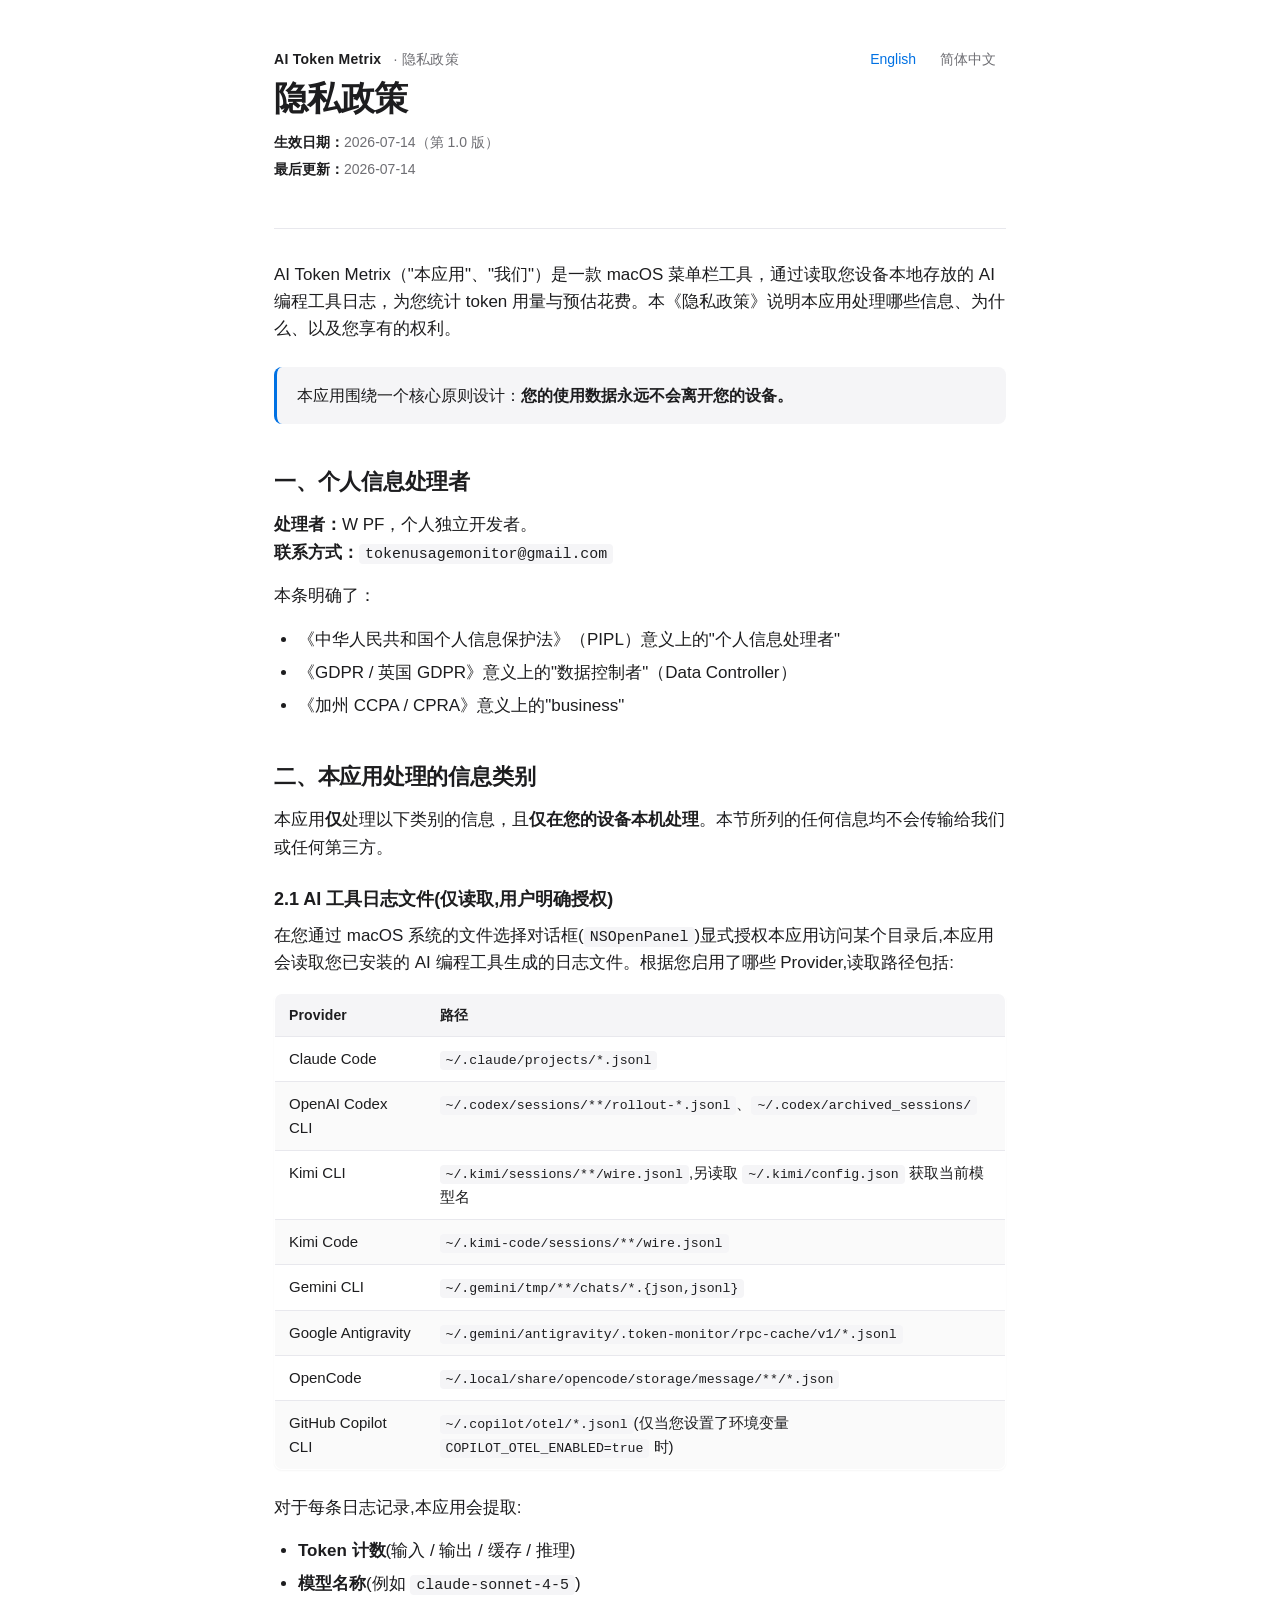
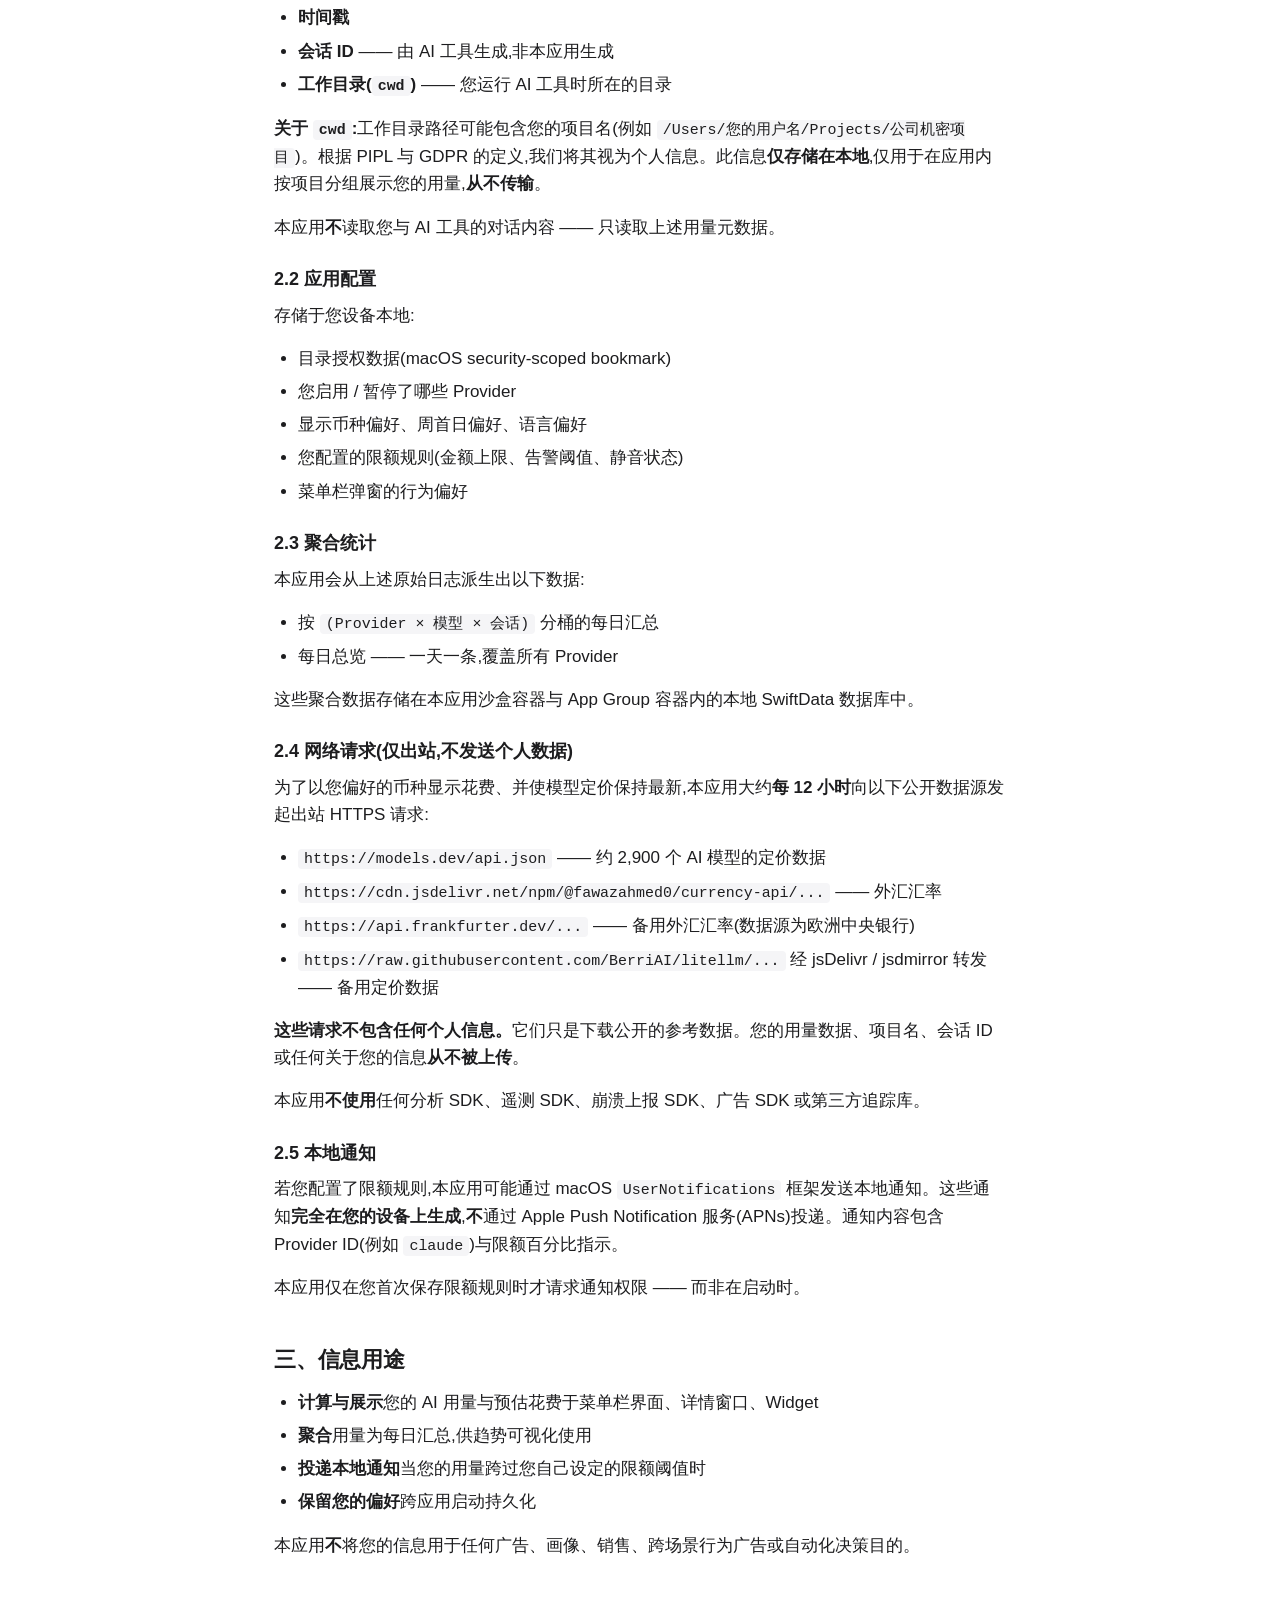
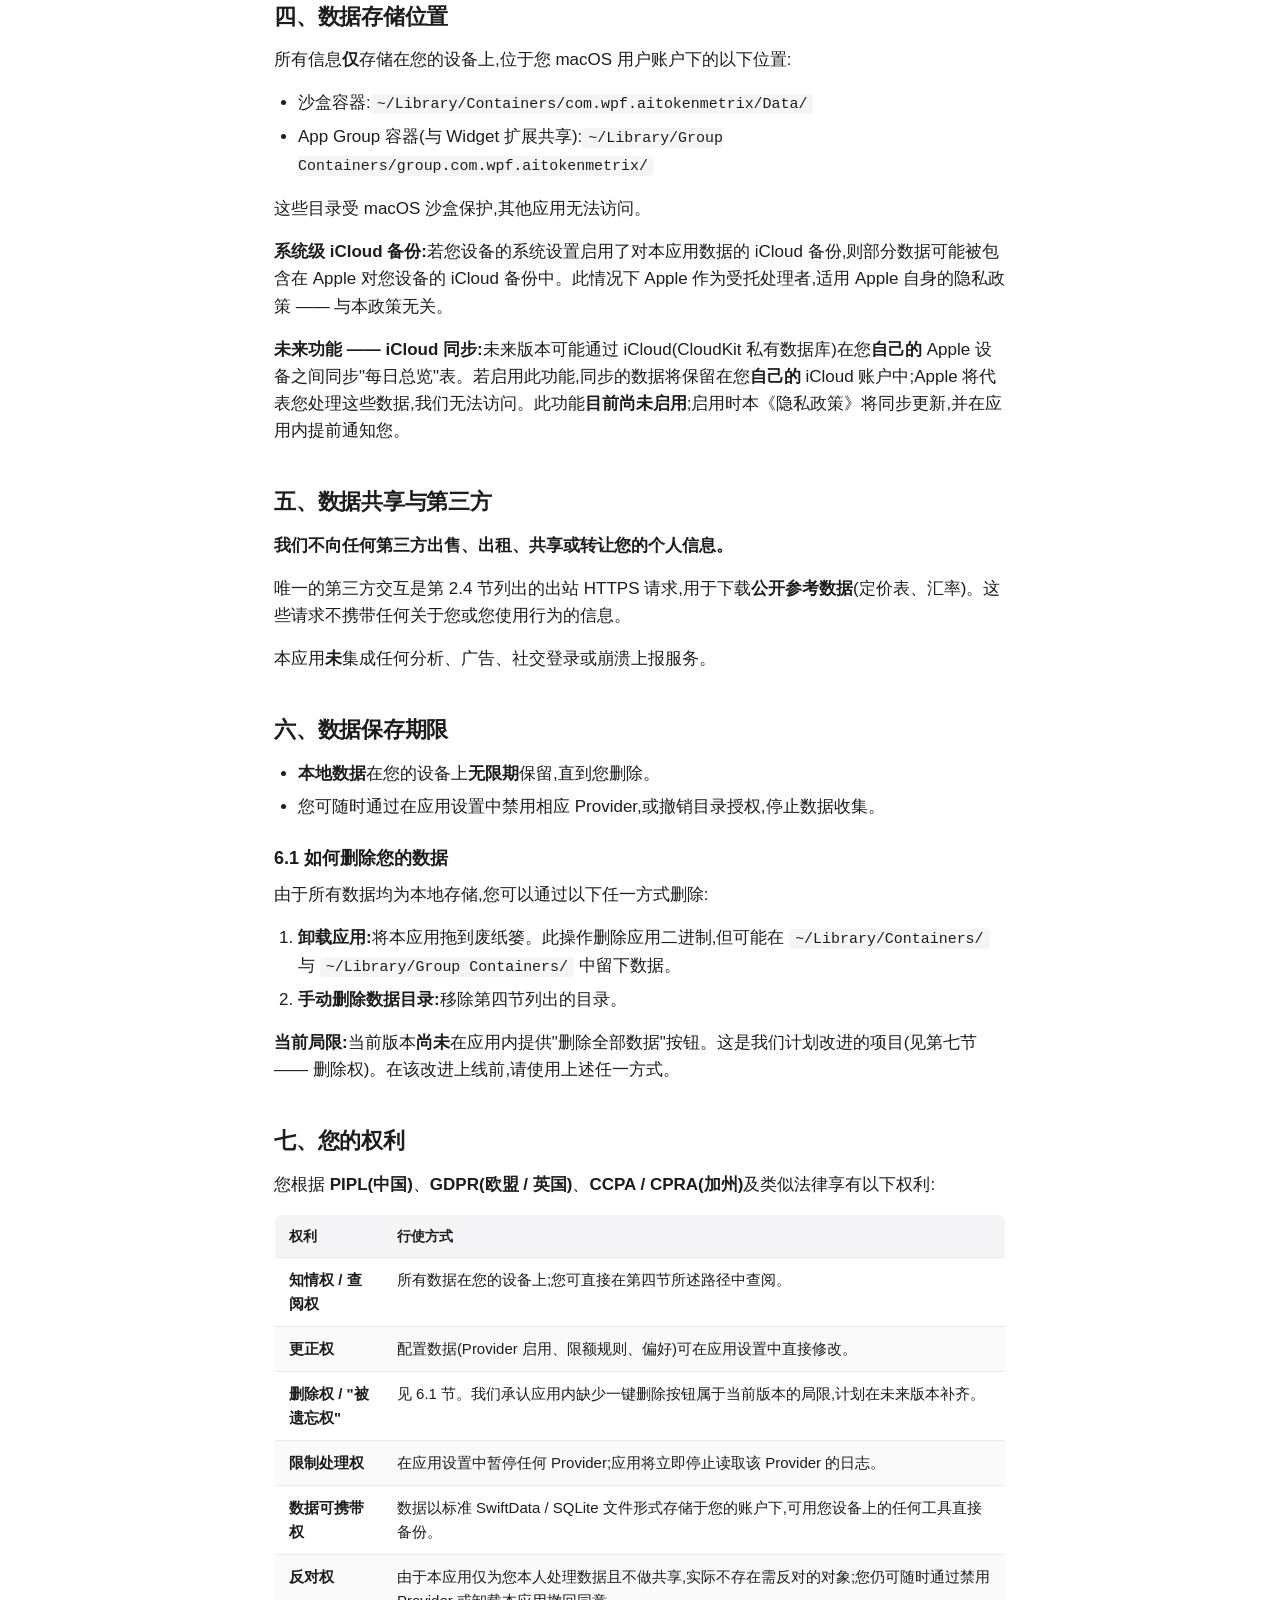
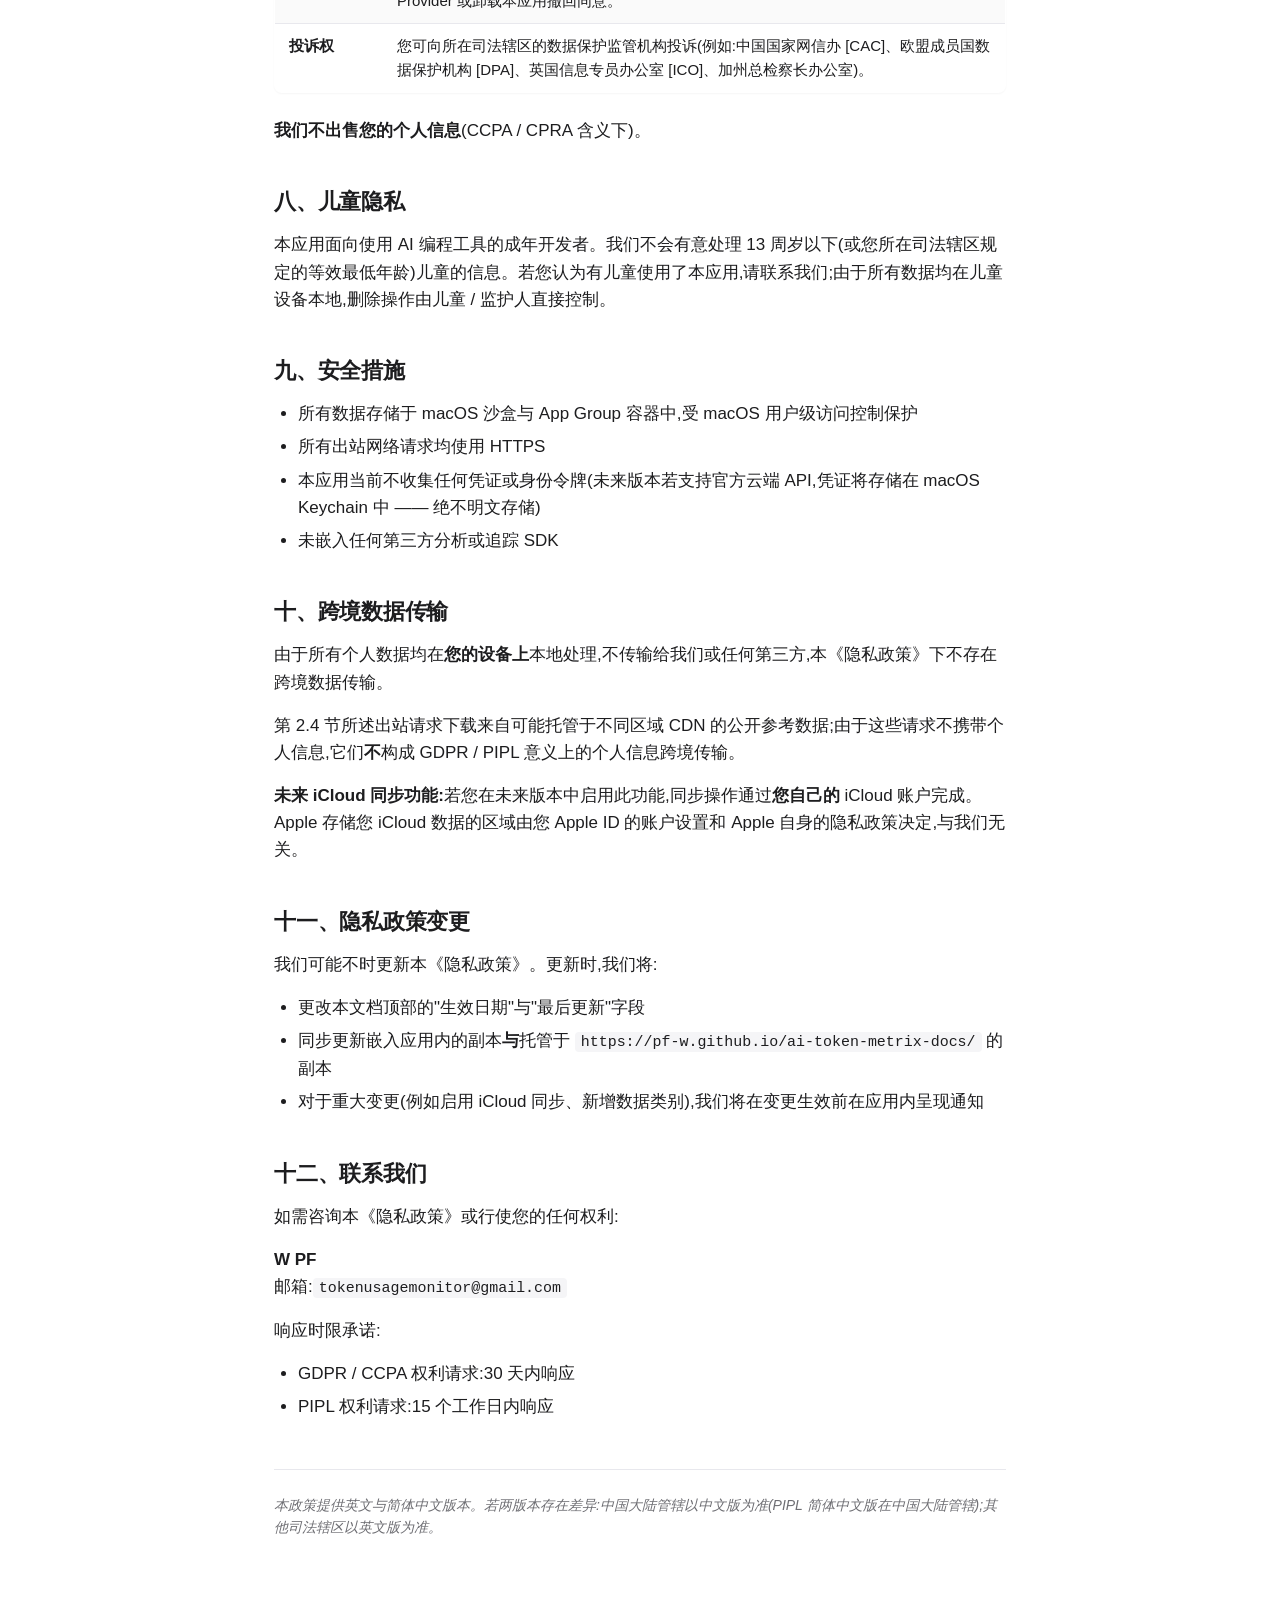
==== privacy-policy/zh-Hans.html @ 51273609 "privacy policy" ====
<!DOCTYPE html>
<html lang="zh-Hans">
<head>
  <meta charset="UTF-8">
  <meta name="viewport" content="width=device-width, initial-scale=1.0">
  <meta name="robots" content="index, follow">
  <meta name="description" content="AI Token Metrix 隐私政策 —— 一款 macOS 菜单栏工具，本地解析 AI 编程工具日志，您的使用数据永远不会离开您的设备。">
  <title>隐私政策 · AI Token Metrix</title>
  <link rel="stylesheet" href="style.css">
</head>
<body>
  <div class="container">
    <header class="doc-header">
      <nav class="lang-switcher">
        <a href="en.html">English</a>
        <a href="zh-Hans.html" class="current">简体中文</a>
      </nav>
      <div class="app-brand"><strong>AI Token Metrix</strong> · 隐私政策</div>
      <h1>隐私政策</h1>
      <div class="meta">
        <div><strong>生效日期：</strong>2026-07-14（第 1.0 版）</div>
        <div><strong>最后更新：</strong>2026-07-14</div>
      </div>
    </header>

    <p>AI Token Metrix（"本应用"、"我们"）是一款 macOS 菜单栏工具，通过读取您设备本地存放的 AI 编程工具日志，为您统计 token 用量与预估花费。本《隐私政策》说明本应用处理哪些信息、为什么、以及您享有的权利。</p>

    <div class="tagline">本应用围绕一个核心原则设计：<strong>您的使用数据永远不会离开您的设备。</strong></div>

    <h2 id="controller">一、个人信息处理者</h2>
    <p><strong>处理者：</strong>W PF，个人独立开发者。<br>
    <strong>联系方式：</strong><code>tokenusagemonitor@gmail.com</code></p>

    <p>本条明确了：</p>
    <ul>
      <li>《中华人民共和国个人信息保护法》（PIPL）意义上的"个人信息处理者"</li>
      <li>《GDPR / 英国 GDPR》意义上的"数据控制者"（Data Controller）</li>
      <li>《加州 CCPA / CPRA》意义上的"business"</li>
    </ul>

    <h2 id="information">二、本应用处理的信息类别</h2>
    <p>本应用<strong>仅</strong>处理以下类别的信息，且<strong>仅在您的设备本机处理</strong>。本节所列的任何信息均不会传输给我们或任何第三方。</p>

    <h3>2.1 AI 工具日志文件(仅读取,用户明确授权)</h3>
    <p>在您通过 macOS 系统的文件选择对话框(<code>NSOpenPanel</code>)显式授权本应用访问某个目录后,本应用会读取您已安装的 AI 编程工具生成的日志文件。根据您启用了哪些 Provider,读取路径包括:</p>

    <table>
      <thead>
        <tr><th>Provider</th><th>路径</th></tr>
      </thead>
      <tbody>
        <tr><td>Claude Code</td><td><code>~/.claude/projects/*.jsonl</code></td></tr>
        <tr><td>OpenAI Codex CLI</td><td><code>~/.codex/sessions/**/rollout-*.jsonl</code>、<code>~/.codex/archived_sessions/</code></td></tr>
        <tr><td>Kimi CLI</td><td><code>~/.kimi/sessions/**/wire.jsonl</code>,另读取 <code>~/.kimi/config.json</code> 获取当前模型名</td></tr>
        <tr><td>Kimi Code</td><td><code>~/.kimi-code/sessions/**/wire.jsonl</code></td></tr>
        <tr><td>Gemini CLI</td><td><code>~/.gemini/tmp/**/chats/*.{json,jsonl}</code></td></tr>
        <tr><td>Google Antigravity</td><td><code>~/.gemini/antigravity/.token-monitor/rpc-cache/v1/*.jsonl</code></td></tr>
        <tr><td>OpenCode</td><td><code>~/.local/share/opencode/storage/message/**/*.json</code></td></tr>
        <tr><td>GitHub Copilot CLI</td><td><code>~/.copilot/otel/*.jsonl</code>(仅当您设置了环境变量 <code>COPILOT_OTEL_ENABLED=true</code> 时)</td></tr>
      </tbody>
    </table>

    <p>对于每条日志记录,本应用会提取:</p>
    <ul>
      <li><strong>Token 计数</strong>(输入 / 输出 / 缓存 / 推理)</li>
      <li><strong>模型名称</strong>(例如 <code>claude-sonnet-4-5</code>)</li>
      <li><strong>时间戳</strong></li>
      <li><strong>会话 ID</strong> —— 由 AI 工具生成,非本应用生成</li>
      <li><strong>工作目录(<code>cwd</code>)</strong> —— 您运行 AI 工具时所在的目录</li>
    </ul>

    <p><strong>关于 <code>cwd</code>:</strong>工作目录路径可能包含您的项目名(例如 <code>/Users/您的用户名/Projects/公司机密项目</code>)。根据 PIPL 与 GDPR 的定义,我们将其视为个人信息。此信息<strong>仅存储在本地</strong>,仅用于在应用内按项目分组展示您的用量,<strong>从不传输</strong>。</p>

    <p>本应用<strong>不</strong>读取您与 AI 工具的对话内容 —— 只读取上述用量元数据。</p>

    <h3>2.2 应用配置</h3>
    <p>存储于您设备本地:</p>
    <ul>
      <li>目录授权数据(macOS security-scoped bookmark)</li>
      <li>您启用 / 暂停了哪些 Provider</li>
      <li>显示币种偏好、周首日偏好、语言偏好</li>
      <li>您配置的限额规则(金额上限、告警阈值、静音状态)</li>
      <li>菜单栏弹窗的行为偏好</li>
    </ul>

    <h3>2.3 聚合统计</h3>
    <p>本应用会从上述原始日志派生出以下数据:</p>
    <ul>
      <li>按 <code>(Provider × 模型 × 会话)</code> 分桶的每日汇总</li>
      <li>每日总览 —— 一天一条,覆盖所有 Provider</li>
    </ul>
    <p>这些聚合数据存储在本应用沙盒容器与 App Group 容器内的本地 SwiftData 数据库中。</p>

    <h3>2.4 网络请求(仅出站,不发送个人数据)</h3>
    <p>为了以您偏好的币种显示花费、并使模型定价保持最新,本应用大约<strong>每 12 小时</strong>向以下公开数据源发起出站 HTTPS 请求:</p>
    <ul>
      <li><code>https://models.dev/api.json</code> —— 约 2,900 个 AI 模型的定价数据</li>
      <li><code>https://cdn.jsdelivr.net/npm/@fawazahmed0/currency-api/...</code> —— 外汇汇率</li>
      <li><code>https://api.frankfurter.dev/...</code> —— 备用外汇汇率(数据源为欧洲中央银行)</li>
      <li><code>https://raw.githubusercontent.com/BerriAI/litellm/...</code> 经 jsDelivr / jsdmirror 转发 —— 备用定价数据</li>
    </ul>
    <p><strong>这些请求不包含任何个人信息。</strong>它们只是下载公开的参考数据。您的用量数据、项目名、会话 ID 或任何关于您的信息<strong>从不被上传</strong>。</p>
    <p>本应用<strong>不使用</strong>任何分析 SDK、遥测 SDK、崩溃上报 SDK、广告 SDK 或第三方追踪库。</p>

    <h3>2.5 本地通知</h3>
    <p>若您配置了限额规则,本应用可能通过 macOS <code>UserNotifications</code> 框架发送本地通知。这些通知<strong>完全在您的设备上生成</strong>,<strong>不</strong>通过 Apple Push Notification 服务(APNs)投递。通知内容包含 Provider ID(例如 <code>claude</code>)与限额百分比指示。</p>
    <p>本应用仅在您首次保存限额规则时才请求通知权限 —— 而非在启动时。</p>

    <h2 id="use">三、信息用途</h2>
    <ul>
      <li><strong>计算与展示</strong>您的 AI 用量与预估花费于菜单栏界面、详情窗口、Widget</li>
      <li><strong>聚合</strong>用量为每日汇总,供趋势可视化使用</li>
      <li><strong>投递本地通知</strong>当您的用量跨过您自己设定的限额阈值时</li>
      <li><strong>保留您的偏好</strong>跨应用启动持久化</li>
    </ul>
    <p>本应用<strong>不</strong>将您的信息用于任何广告、画像、销售、跨场景行为广告或自动化决策目的。</p>

    <h2 id="storage">四、数据存储位置</h2>
    <p>所有信息<strong>仅</strong>存储在您的设备上,位于您 macOS 用户账户下的以下位置:</p>
    <ul>
      <li>沙盒容器:<code>~/Library/Containers/com.wpf.aitokenmetrix/Data/</code></li>
      <li>App Group 容器(与 Widget 扩展共享):<code>~/Library/Group Containers/group.com.wpf.aitokenmetrix/</code></li>
    </ul>
    <p>这些目录受 macOS 沙盒保护,其他应用无法访问。</p>

    <p><strong>系统级 iCloud 备份:</strong>若您设备的系统设置启用了对本应用数据的 iCloud 备份,则部分数据可能被包含在 Apple 对您设备的 iCloud 备份中。此情况下 Apple 作为受托处理者,适用 Apple 自身的隐私政策 —— 与本政策无关。</p>

    <p><strong>未来功能 —— iCloud 同步:</strong>未来版本可能通过 iCloud(CloudKit 私有数据库)在您<strong>自己的</strong> Apple 设备之间同步"每日总览"表。若启用此功能,同步的数据将保留在您<strong>自己的</strong> iCloud 账户中;Apple 将代表您处理这些数据,我们无法访问。此功能<strong>目前尚未启用</strong>;启用时本《隐私政策》将同步更新,并在应用内提前通知您。</p>

    <h2 id="sharing">五、数据共享与第三方</h2>
    <p><strong>我们不向任何第三方出售、出租、共享或转让您的个人信息。</strong></p>
    <p>唯一的第三方交互是第 2.4 节列出的出站 HTTPS 请求,用于下载<strong>公开参考数据</strong>(定价表、汇率)。这些请求不携带任何关于您或您使用行为的信息。</p>
    <p>本应用<strong>未</strong>集成任何分析、广告、社交登录或崩溃上报服务。</p>

    <h2 id="retention">六、数据保存期限</h2>
    <ul>
      <li><strong>本地数据</strong>在您的设备上<strong>无限期</strong>保留,直到您删除。</li>
      <li>您可随时通过在应用设置中禁用相应 Provider,或撤销目录授权,停止数据收集。</li>
    </ul>

    <h3>6.1 如何删除您的数据</h3>
    <p>由于所有数据均为本地存储,您可以通过以下任一方式删除:</p>
    <ol>
      <li><strong>卸载应用:</strong>将本应用拖到废纸篓。此操作删除应用二进制,但可能在 <code>~/Library/Containers/</code> 与 <code>~/Library/Group Containers/</code> 中留下数据。</li>
      <li><strong>手动删除数据目录:</strong>移除第四节列出的目录。</li>
    </ol>
    <p><strong>当前局限:</strong>当前版本<strong>尚未</strong>在应用内提供"删除全部数据"按钮。这是我们计划改进的项目(见第七节 —— 删除权)。在该改进上线前,请使用上述任一方式。</p>

    <h2 id="rights">七、您的权利</h2>
    <p>您根据 <strong>PIPL(中国)</strong>、<strong>GDPR(欧盟 / 英国)</strong>、<strong>CCPA / CPRA(加州)</strong>及类似法律享有以下权利:</p>

    <table>
      <thead>
        <tr><th>权利</th><th>行使方式</th></tr>
      </thead>
      <tbody>
        <tr><td><strong>知情权 / 查阅权</strong></td><td>所有数据在您的设备上;您可直接在第四节所述路径中查阅。</td></tr>
        <tr><td><strong>更正权</strong></td><td>配置数据(Provider 启用、限额规则、偏好)可在应用设置中直接修改。</td></tr>
        <tr><td><strong>删除权 / "被遗忘权"</strong></td><td>见 6.1 节。我们承认应用内缺少一键删除按钮属于当前版本的局限,计划在未来版本补齐。</td></tr>
        <tr><td><strong>限制处理权</strong></td><td>在应用设置中暂停任何 Provider;应用将立即停止读取该 Provider 的日志。</td></tr>
        <tr><td><strong>数据可携带权</strong></td><td>数据以标准 SwiftData / SQLite 文件形式存储于您的账户下,可用您设备上的任何工具直接备份。</td></tr>
        <tr><td><strong>反对权</strong></td><td>由于本应用仅为您本人处理数据且不做共享,实际不存在需反对的对象;您仍可随时通过禁用 Provider 或卸载本应用撤回同意。</td></tr>
        <tr><td><strong>投诉权</strong></td><td>您可向所在司法辖区的数据保护监管机构投诉(例如:中国国家网信办 [CAC]、欧盟成员国数据保护机构 [DPA]、英国信息专员办公室 [ICO]、加州总检察长办公室)。</td></tr>
      </tbody>
    </table>

    <p><strong>我们不出售您的个人信息</strong>(CCPA / CPRA 含义下)。</p>

    <h2 id="children">八、儿童隐私</h2>
    <p>本应用面向使用 AI 编程工具的成年开发者。我们不会有意处理 13 周岁以下(或您所在司法辖区规定的等效最低年龄)儿童的信息。若您认为有儿童使用了本应用,请联系我们;由于所有数据均在儿童设备本地,删除操作由儿童 / 监护人直接控制。</p>

    <h2 id="security">九、安全措施</h2>
    <ul>
      <li>所有数据存储于 macOS 沙盒与 App Group 容器中,受 macOS 用户级访问控制保护</li>
      <li>所有出站网络请求均使用 HTTPS</li>
      <li>本应用当前不收集任何凭证或身份令牌(未来版本若支持官方云端 API,凭证将存储在 macOS Keychain 中 —— 绝不明文存储)</li>
      <li>未嵌入任何第三方分析或追踪 SDK</li>
    </ul>

    <h2 id="transfers">十、跨境数据传输</h2>
    <p>由于所有个人数据均在<strong>您的设备上</strong>本地处理,不传输给我们或任何第三方,本《隐私政策》下不存在跨境数据传输。</p>
    <p>第 2.4 节所述出站请求下载来自可能托管于不同区域 CDN 的公开参考数据;由于这些请求不携带个人信息,它们<strong>不</strong>构成 GDPR / PIPL 意义上的个人信息跨境传输。</p>
    <p><strong>未来 iCloud 同步功能:</strong>若您在未来版本中启用此功能,同步操作通过<strong>您自己的</strong> iCloud 账户完成。Apple 存储您 iCloud 数据的区域由您 Apple ID 的账户设置和 Apple 自身的隐私政策决定,与我们无关。</p>

    <h2 id="changes">十一、隐私政策变更</h2>
    <p>我们可能不时更新本《隐私政策》。更新时,我们将:</p>
    <ul>
      <li>更改本文档顶部的"生效日期"与"最后更新"字段</li>
      <li>同步更新嵌入应用内的副本<strong>与</strong>托管于 <code>https://pf-w.github.io/ai-token-metrix-docs/</code> 的副本</li>
      <li>对于重大变更(例如启用 iCloud 同步、新增数据类别),我们将在变更生效前在应用内呈现通知</li>
    </ul>

    <h2 id="contact">十二、联系我们</h2>
    <p>如需咨询本《隐私政策》或行使您的任何权利:</p>
    <p><strong>W PF</strong><br>
    邮箱:<code>tokenusagemonitor@gmail.com</code></p>
    <p>响应时限承诺:</p>
    <ul>
      <li>GDPR / CCPA 权利请求:30 天内响应</li>
      <li>PIPL 权利请求:15 个工作日内响应</li>
    </ul>

    <div class="footer-note">本政策提供英文与简体中文版本。若两版本存在差异:中国大陆管辖以中文版为准(PIPL 简体中文版在中国大陆管辖);其他司法辖区以英文版为准。</div>
  </div>
</body>
</html>
---- privacy-policy/style.css ----
/* AI Token Metrix — Privacy Policy shared styles */

:root {
  --bg: #ffffff;
  --fg: #1d1d1f;
  --fg-muted: #6e6e73;
  --accent: #0071e3;
  --accent-hover: #0077ed;
  --border: #d2d2d7;
  --border-soft: #e8e8ed;
  --card: #f5f5f7;
  --code-bg: #f5f5f7;
  --table-stripe: #fafafa;
  --shadow: 0 1px 2px rgba(0, 0, 0, 0.04);
}

@media (prefers-color-scheme: dark) {
  :root {
    --bg: #000000;
    --fg: #f5f5f7;
    --fg-muted: #98989d;
    --accent: #2997ff;
    --accent-hover: #4ba8ff;
    --border: #38383a;
    --border-soft: #2c2c2e;
    --card: #1c1c1e;
    --code-bg: #1c1c1e;
    --table-stripe: #141416;
    --shadow: 0 1px 2px rgba(0, 0, 0, 0.4);
  }
}

* {
  box-sizing: border-box;
}

html {
  -webkit-text-size-adjust: 100%;
  scroll-behavior: smooth;
}

body {
  margin: 0;
  padding: 0;
  font-family: -apple-system, BlinkMacSystemFont, "SF Pro Text", "SF Pro Display",
    "Helvetica Neue", "Segoe UI", "PingFang SC", "Microsoft YaHei",
    "Hiragino Sans GB", Arial, sans-serif;
  font-size: 17px;
  line-height: 1.6;
  color: var(--fg);
  background: var(--bg);
  -webkit-font-smoothing: antialiased;
  -moz-osx-font-smoothing: grayscale;
}

.container {
  max-width: 780px;
  margin: 0 auto;
  padding: 48px 24px 96px;
}

header.doc-header {
  border-bottom: 1px solid var(--border-soft);
  padding-bottom: 24px;
  margin-bottom: 32px;
}

.app-brand {
  display: flex;
  align-items: center;
  gap: 12px;
  font-size: 14px;
  color: var(--fg-muted);
  margin-bottom: 8px;
  letter-spacing: 0.02em;
}

.app-brand strong {
  color: var(--fg);
  font-weight: 600;
}

.lang-switcher {
  float: right;
  font-size: 14px;
}

.lang-switcher a {
  color: var(--accent);
  text-decoration: none;
  padding: 4px 10px;
  border-radius: 6px;
  transition: background 0.15s ease;
}

.lang-switcher a:hover {
  background: var(--card);
}

.lang-switcher a.current {
  color: var(--fg-muted);
  pointer-events: none;
}

h1 {
  font-size: 34px;
  font-weight: 700;
  letter-spacing: -0.02em;
  margin: 8px 0 12px;
  line-height: 1.2;
}

h2 {
  font-size: 22px;
  font-weight: 600;
  margin: 40px 0 12px;
  letter-spacing: -0.01em;
  scroll-margin-top: 24px;
}

h3 {
  font-size: 18px;
  font-weight: 600;
  margin: 24px 0 8px;
}

p {
  margin: 0 0 16px;
}

.meta {
  color: var(--fg-muted);
  font-size: 14px;
  margin-bottom: 24px;
}

.meta div + div {
  margin-top: 4px;
}

.tagline {
  background: var(--card);
  border-left: 3px solid var(--accent);
  padding: 16px 20px;
  border-radius: 8px;
  margin: 24px 0 32px;
  font-size: 16px;
}

ul, ol {
  padding-left: 24px;
  margin: 0 0 16px;
}

li {
  margin-bottom: 6px;
}

a {
  color: var(--accent);
  text-decoration: none;
}

a:hover {
  color: var(--accent-hover);
  text-decoration: underline;
}

code {
  font-family: "SF Mono", "Menlo", "Monaco", "Consolas", "Courier New", monospace;
  font-size: 0.88em;
  background: var(--code-bg);
  padding: 2px 6px;
  border-radius: 4px;
  color: var(--fg);
  word-break: break-word;
}

table {
  width: 100%;
  border-collapse: collapse;
  margin: 16px 0 24px;
  font-size: 15px;
  border: 1px solid var(--border-soft);
  border-radius: 8px;
  overflow: hidden;
  box-shadow: var(--shadow);
}

thead {
  background: var(--card);
}

th, td {
  padding: 10px 14px;
  text-align: left;
  border-bottom: 1px solid var(--border-soft);
  vertical-align: top;
}

th {
  font-weight: 600;
  color: var(--fg);
  font-size: 14px;
  letter-spacing: 0.01em;
}

tbody tr:nth-child(even) {
  background: var(--table-stripe);
}

tbody tr:last-child td {
  border-bottom: none;
}

hr {
  border: 0;
  border-top: 1px solid var(--border-soft);
  margin: 40px 0;
}

strong {
  font-weight: 600;
  color: var(--fg);
}

blockquote {
  margin: 16px 0;
  padding: 12px 20px;
  border-left: 3px solid var(--border);
  color: var(--fg-muted);
  background: var(--card);
  border-radius: 0 6px 6px 0;
}

.footer-note {
  margin-top: 48px;
  padding-top: 24px;
  border-top: 1px solid var(--border-soft);
  font-size: 14px;
  color: var(--fg-muted);
  font-style: italic;
}

@media (max-width: 640px) {
  .container {
    padding: 32px 16px 64px;
  }
  h1 {
    font-size: 28px;
  }
  h2 {
    font-size: 20px;
  }
  body {
    font-size: 16px;
  }
  table {
    font-size: 14px;
  }
  th, td {
    padding: 8px 10px;
  }
  .lang-switcher {
    float: none;
    margin-bottom: 12px;
  }
}
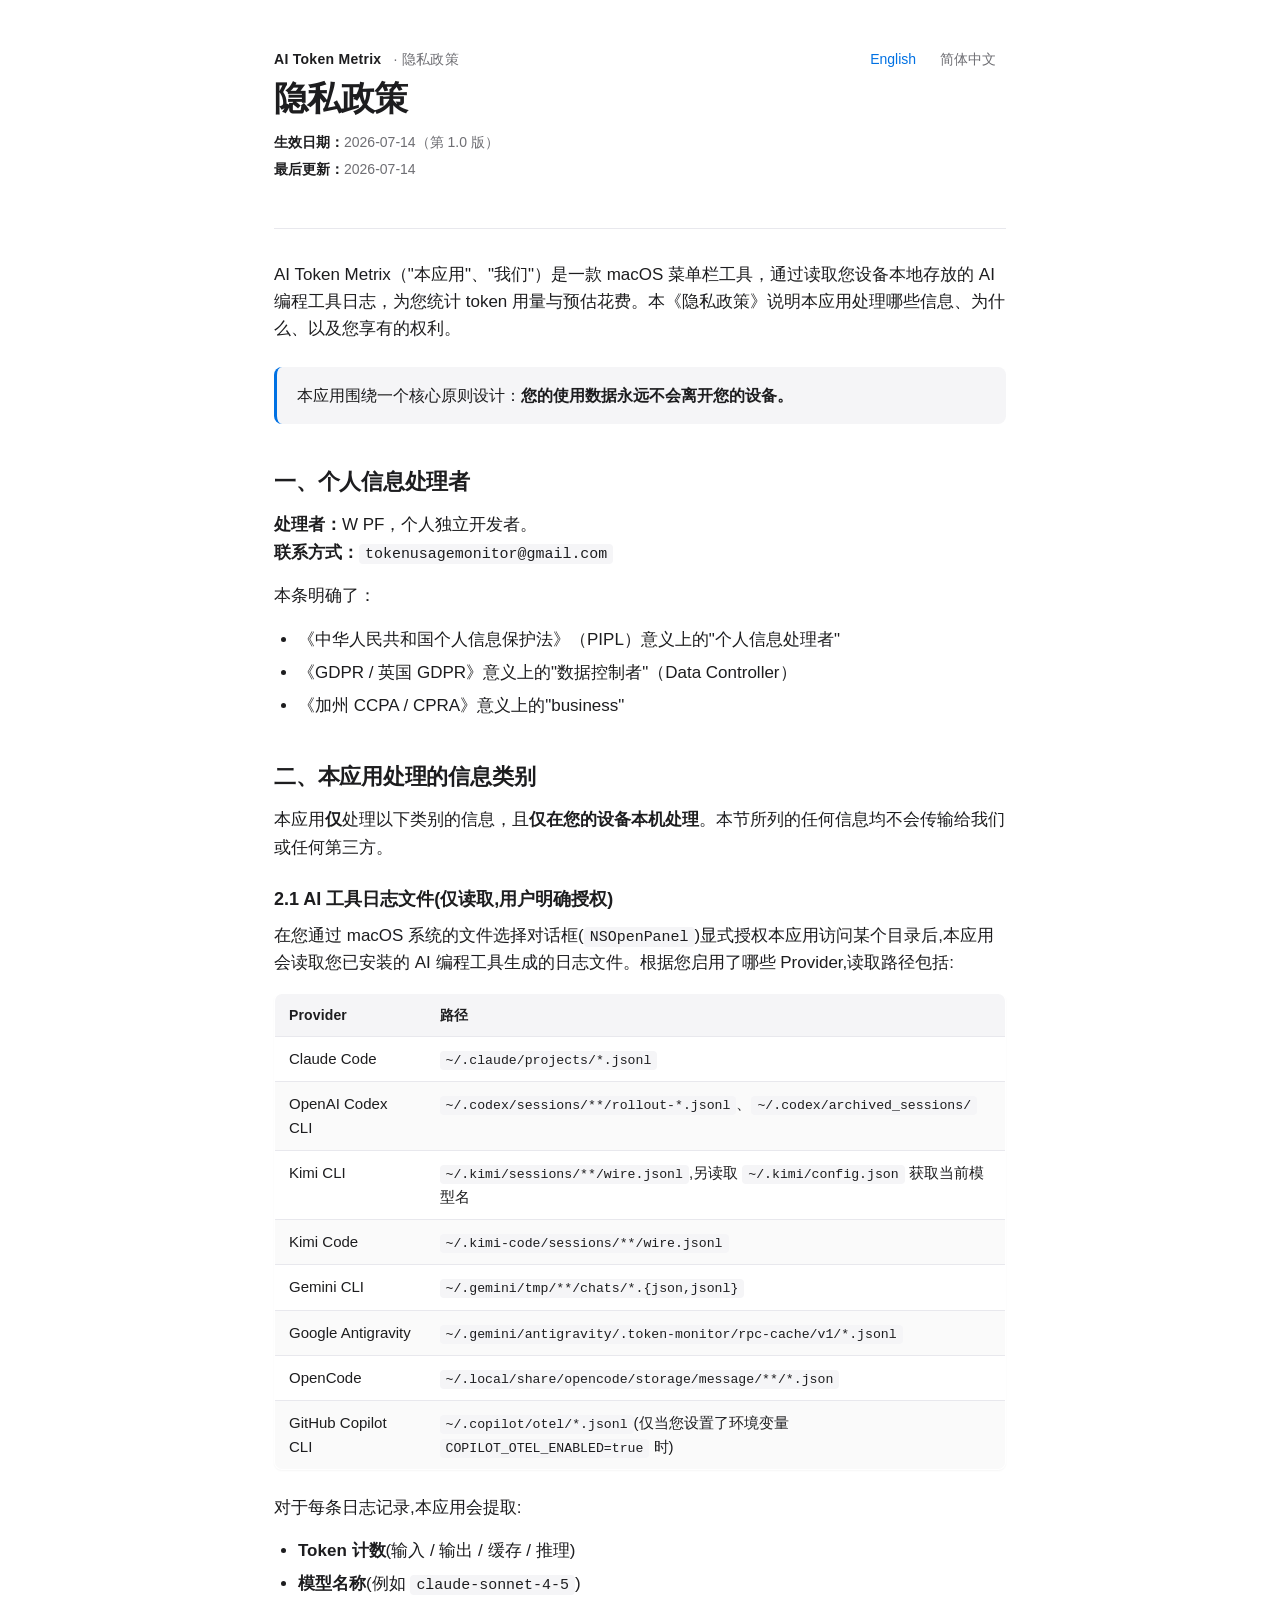
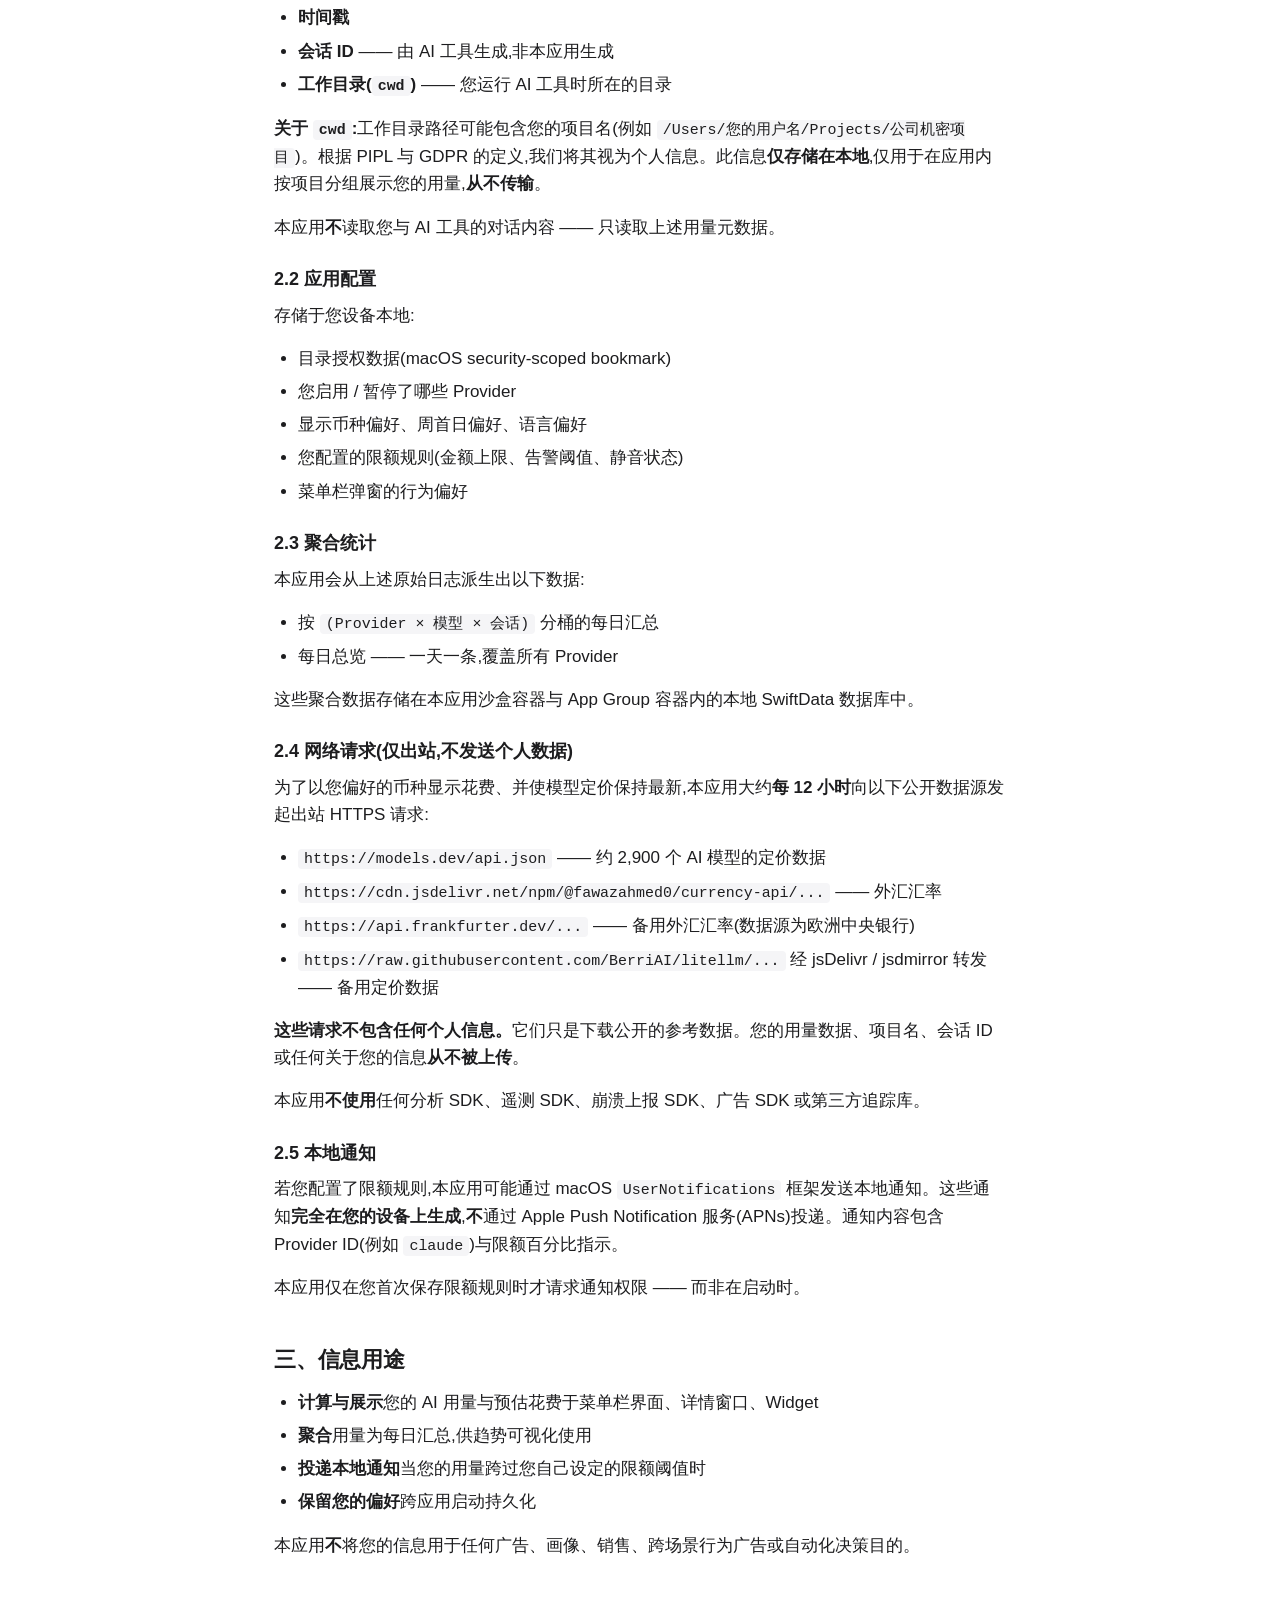
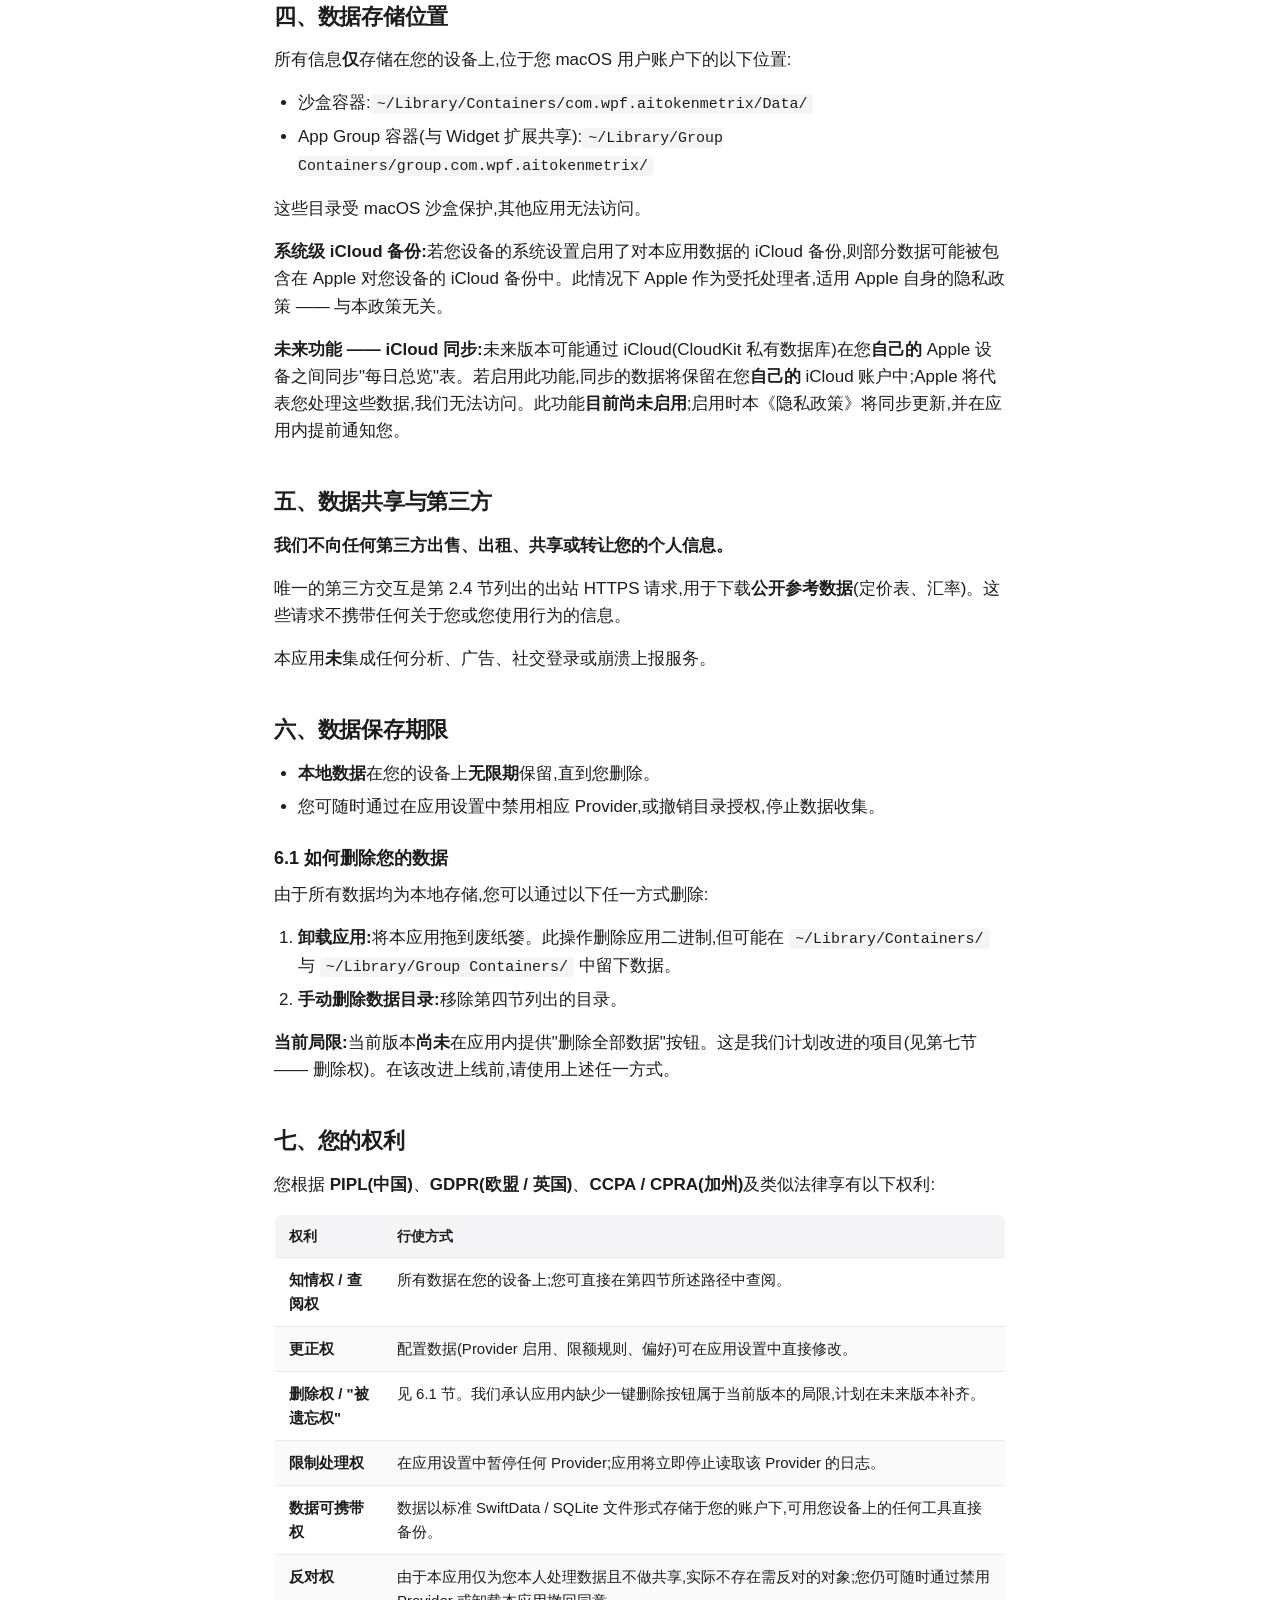
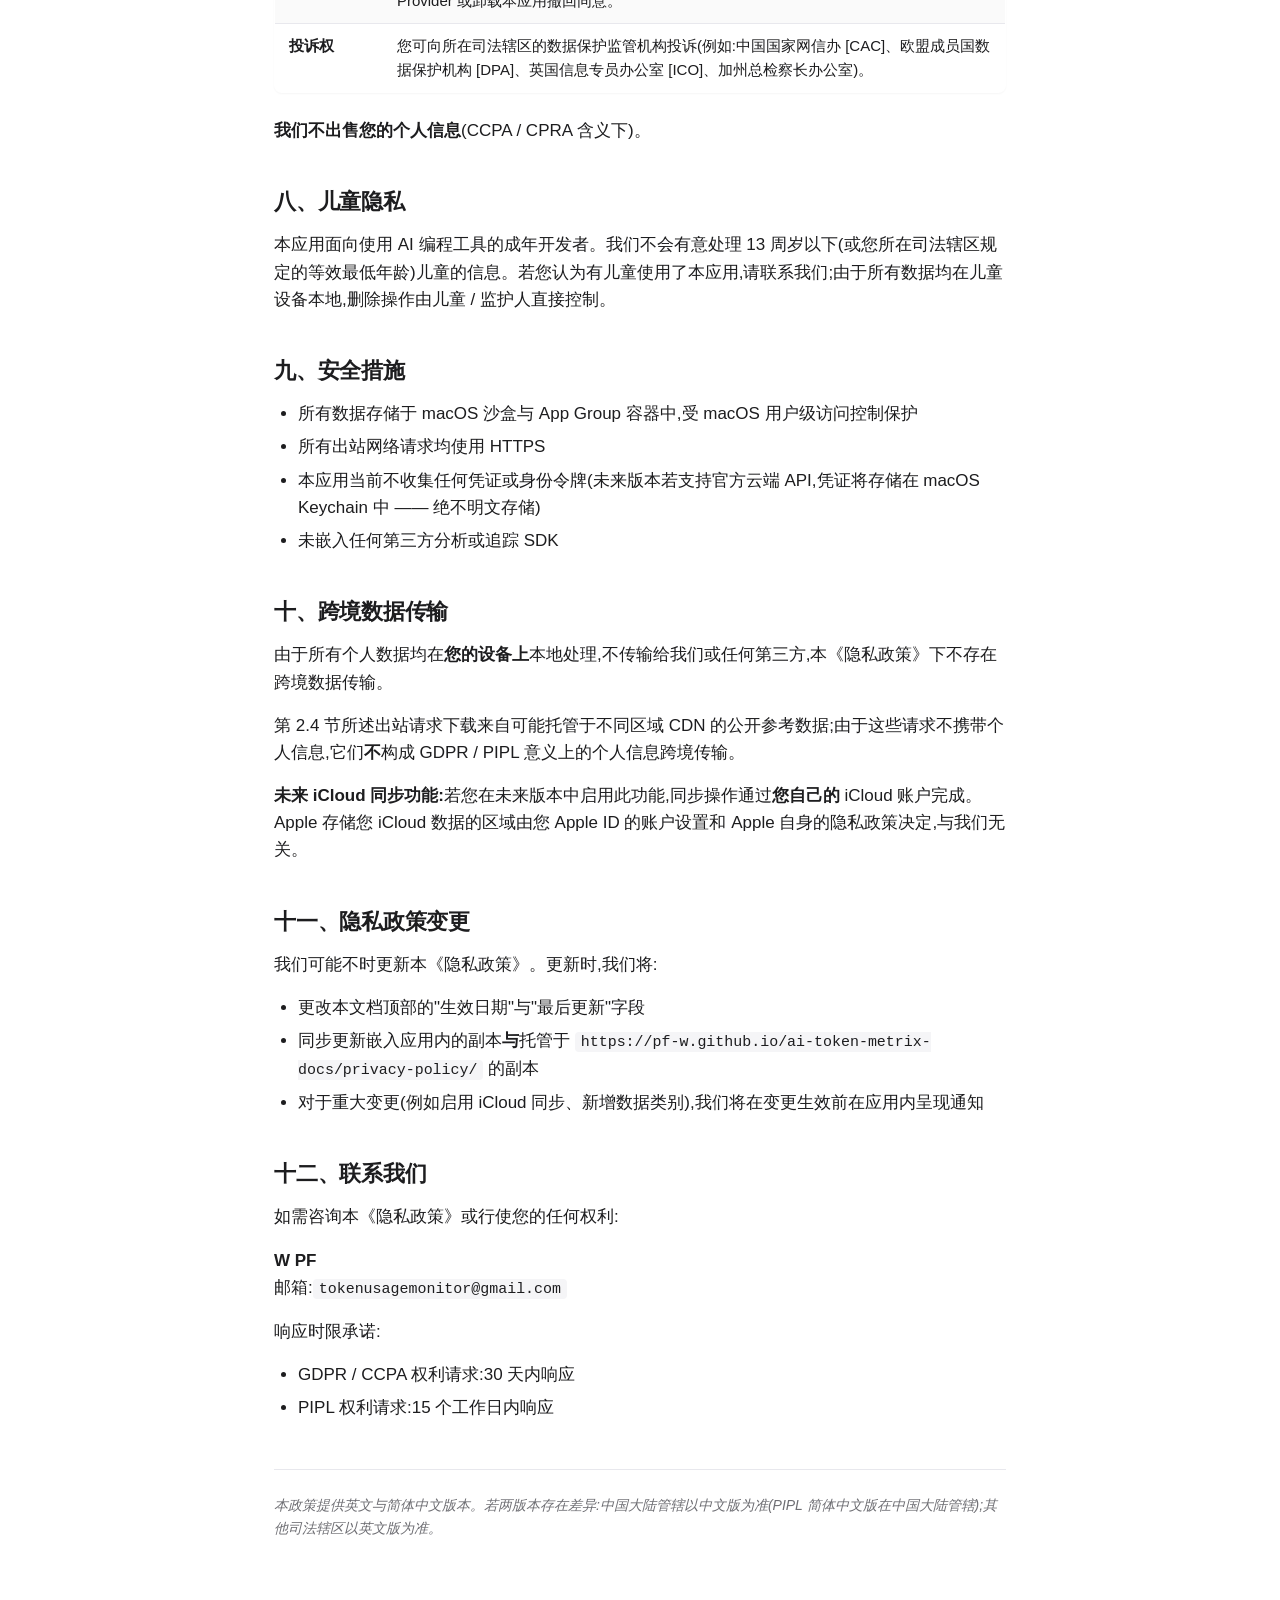
==== commit c0e86e6a: "privacy policy" ====
--- a/privacy-policy/zh-Hans.html
+++ b/privacy-policy/zh-Hans.html
@@ -186,7 +186,7 @@
     <p>我们可能不时更新本《隐私政策》。更新时,我们将:</p>
     <ul>
       <li>更改本文档顶部的"生效日期"与"最后更新"字段</li>
-      <li>同步更新嵌入应用内的副本<strong>与</strong>托管于 <code>https://pf-w.github.io/ai-token-metrix-docs/</code> 的副本</li>
+      <li>同步更新嵌入应用内的副本<strong>与</strong>托管于 <code>https://pf-w.github.io/ai-token-metrix-docs/privacy-policy/</code> 的副本</li>
       <li>对于重大变更(例如启用 iCloud 同步、新增数据类别),我们将在变更生效前在应用内呈现通知</li>
     </ul>
 
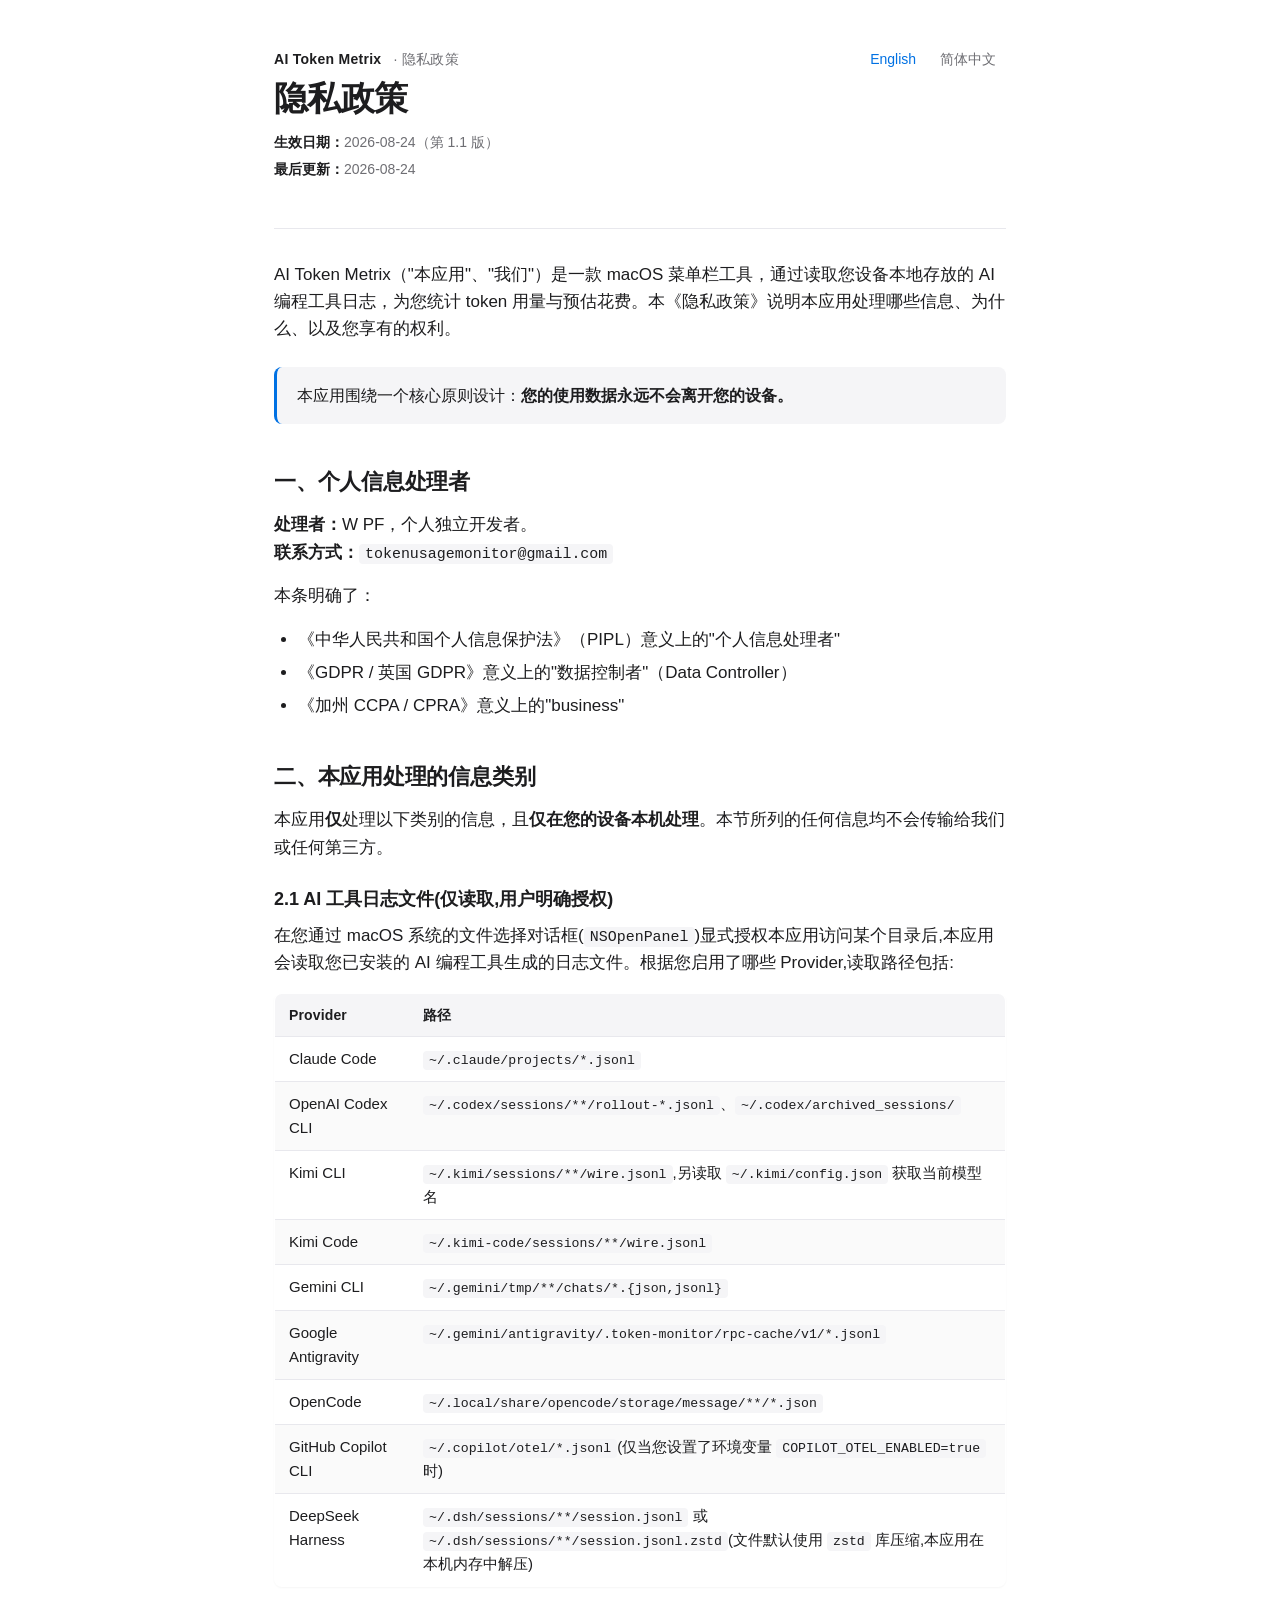
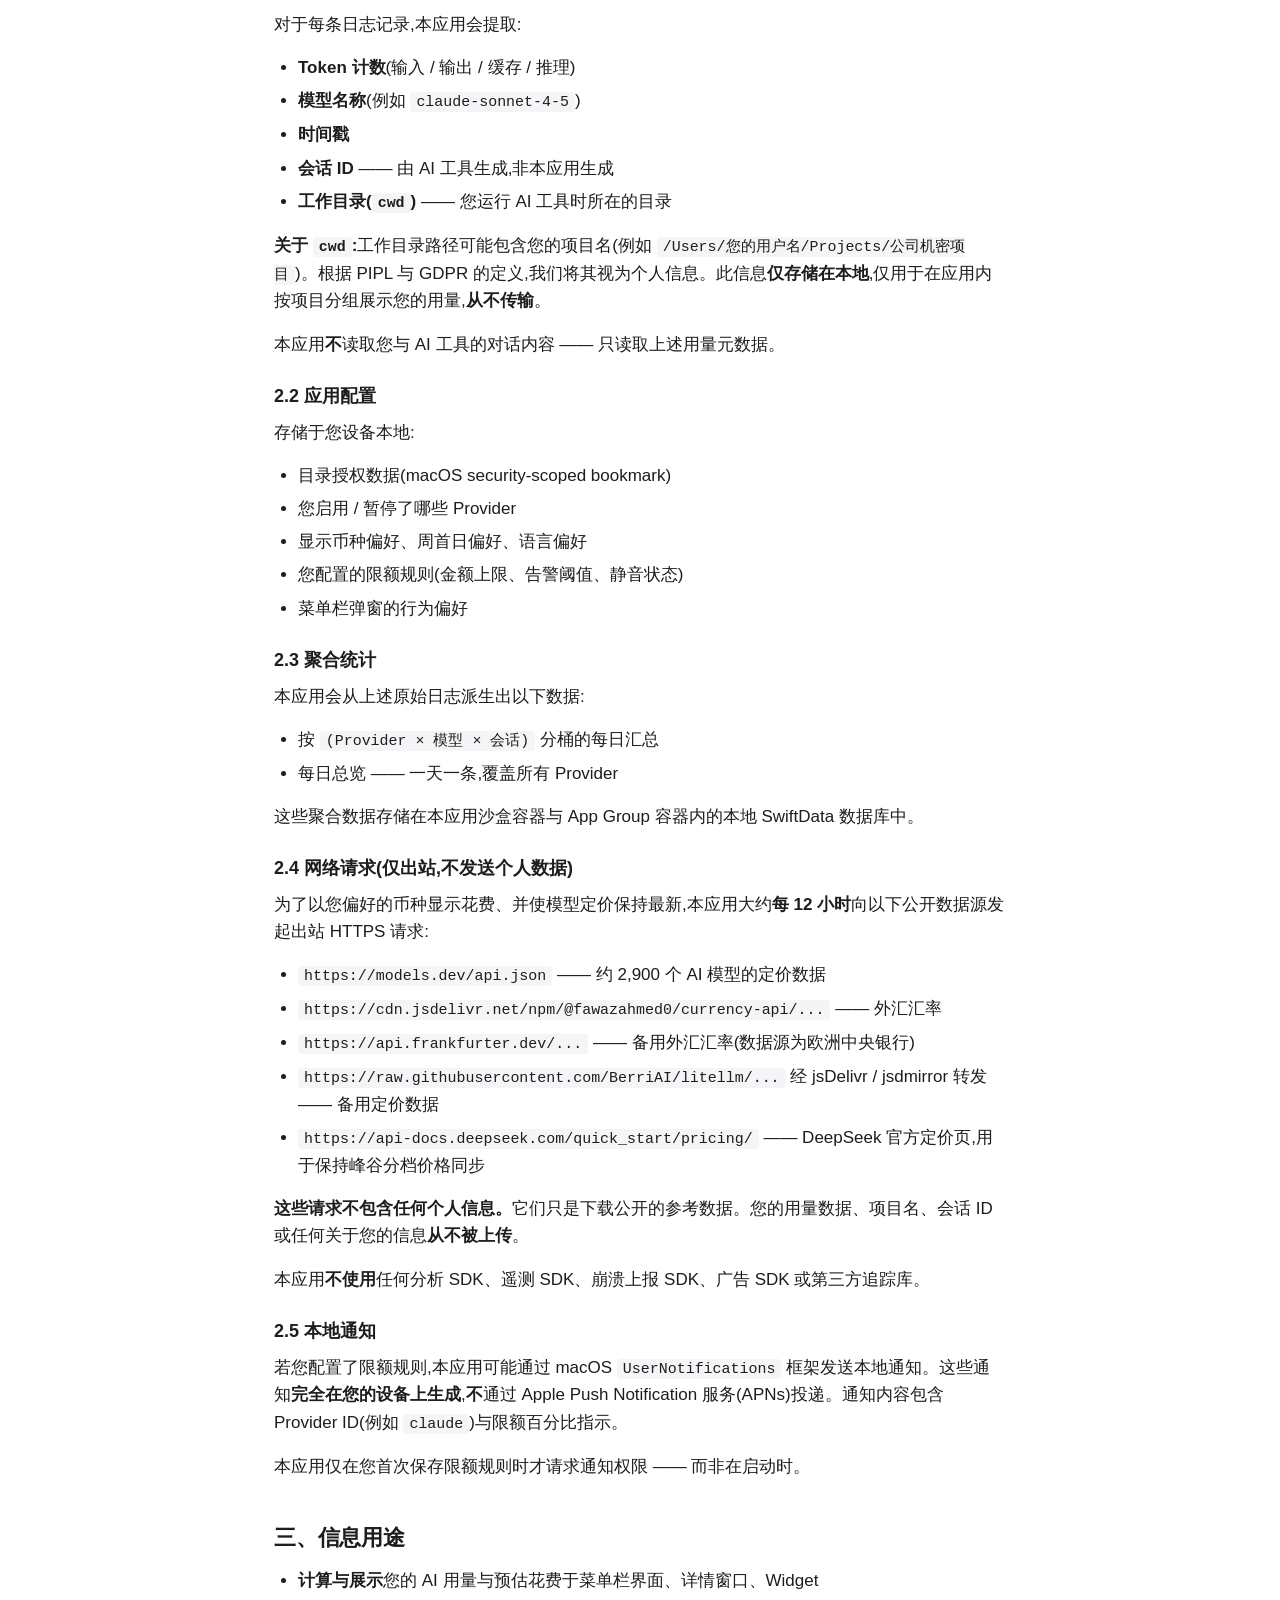
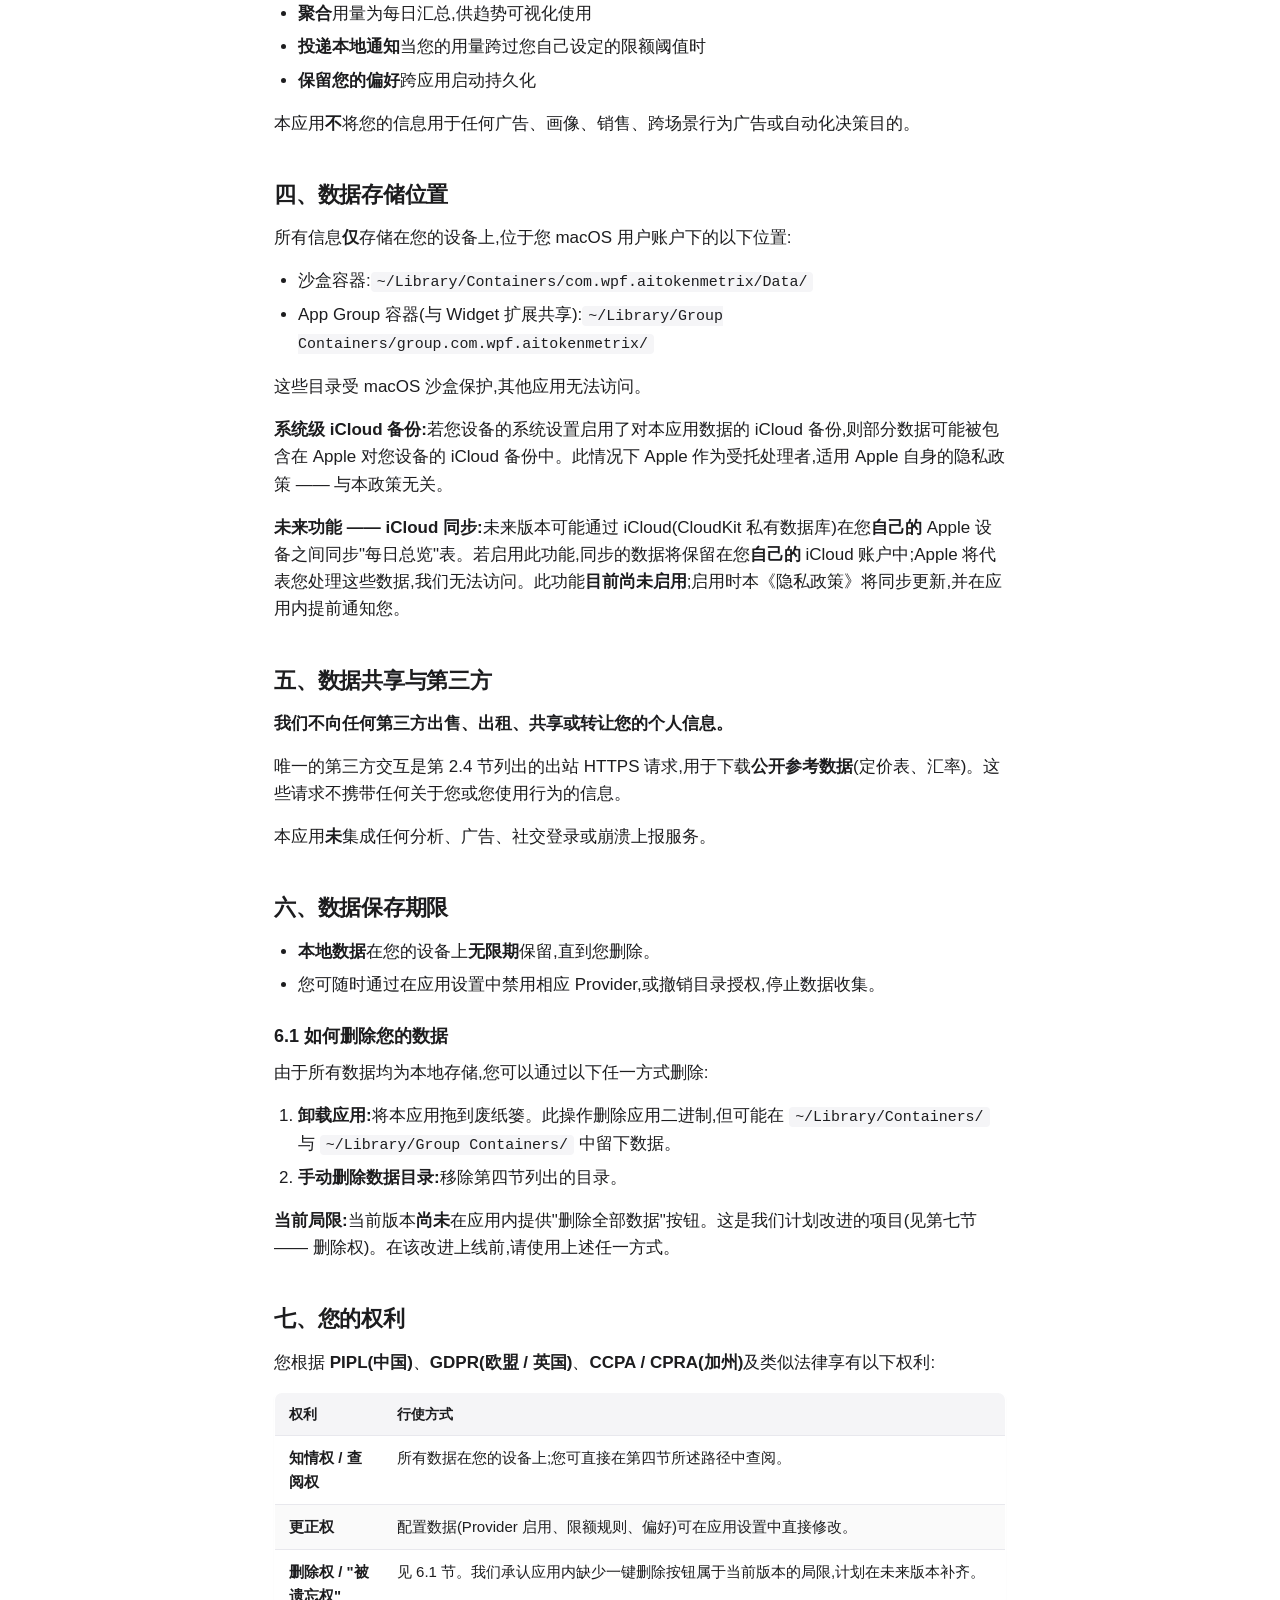
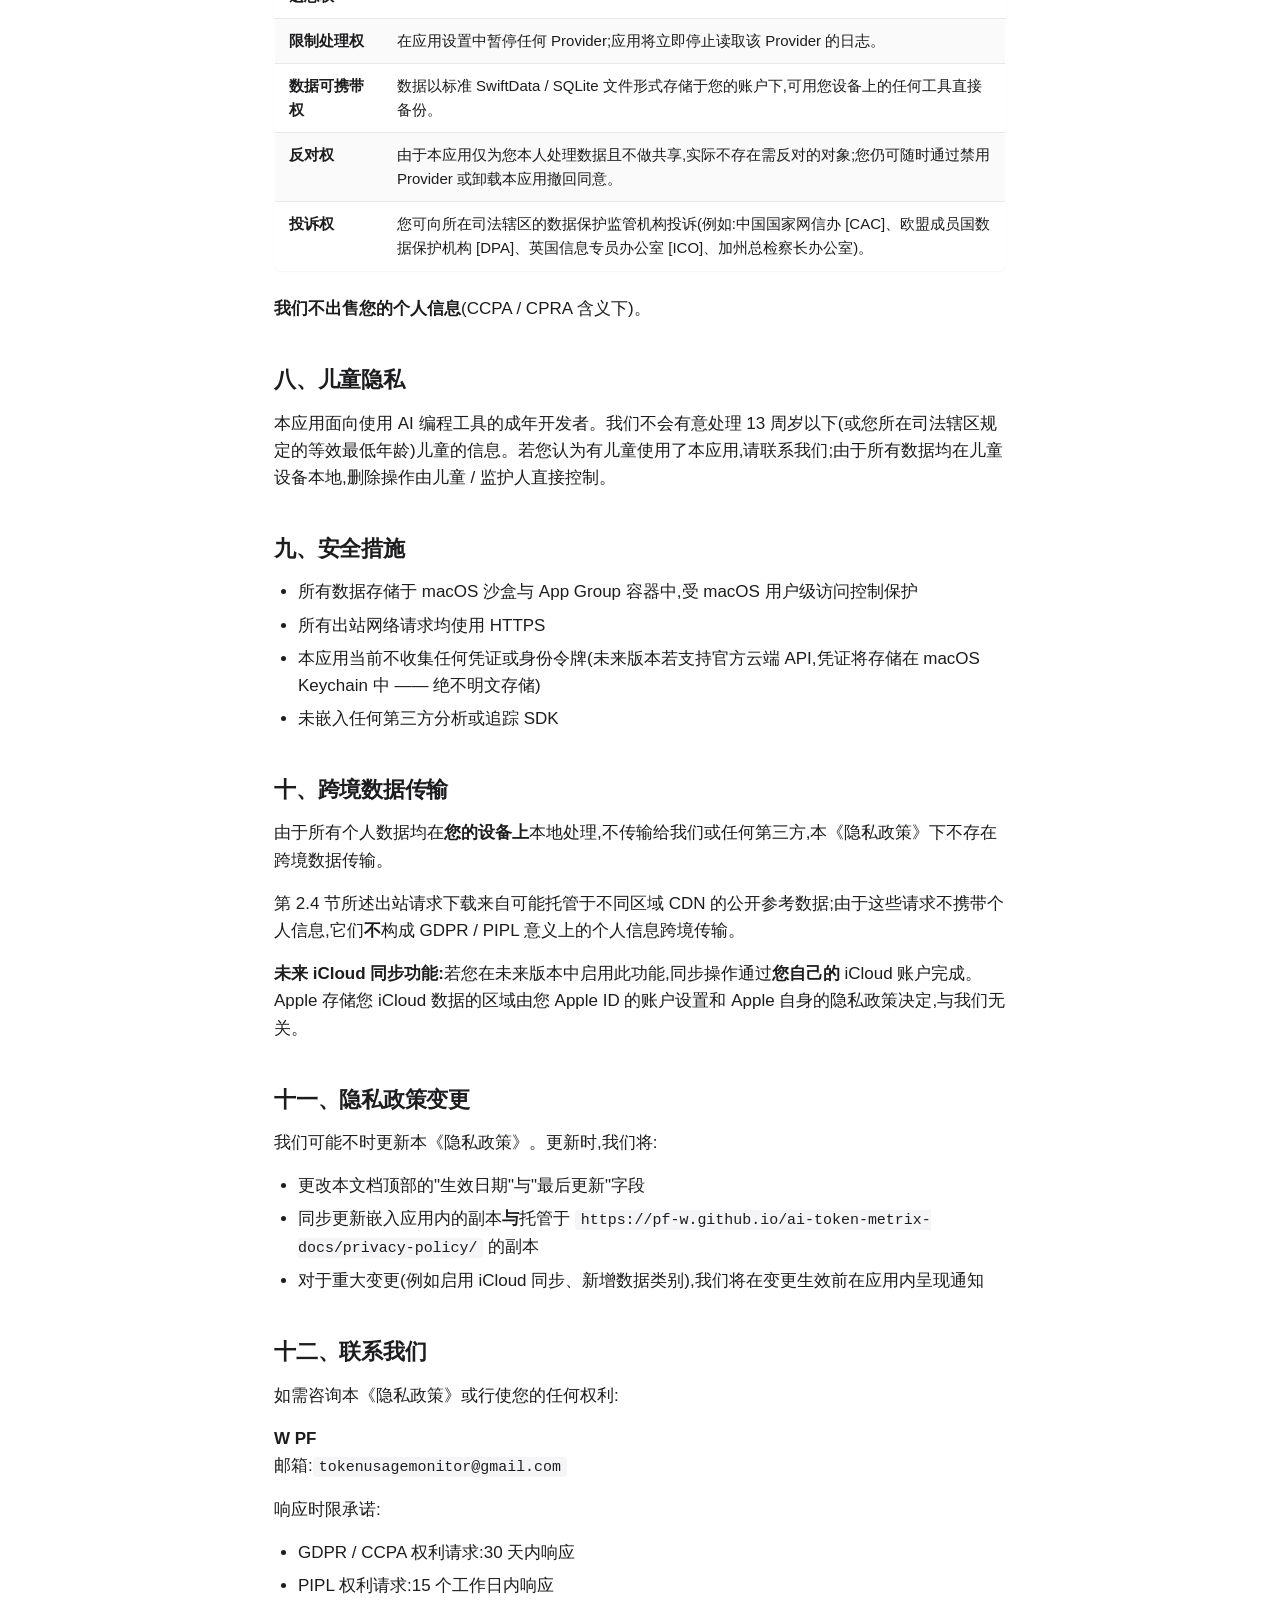
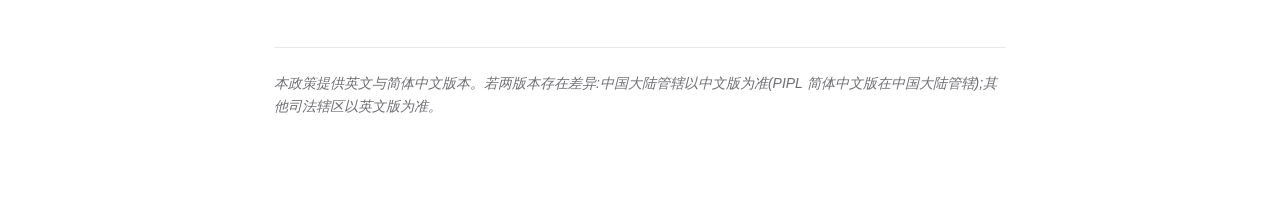
==== commit 851d3d1c: "update" ====
--- a/privacy-policy/zh-Hans.html
+++ b/privacy-policy/zh-Hans.html
@@ -18,8 +18,8 @@
       <div class="app-brand"><strong>AI Token Metrix</strong> · 隐私政策</div>
       <h1>隐私政策</h1>
       <div class="meta">
-        <div><strong>生效日期：</strong>2026-07-14（第 1.0 版）</div>
-        <div><strong>最后更新：</strong>2026-07-14</div>
+        <div><strong>生效日期：</strong>2026-08-24（第 1.1 版）</div>
+        <div><strong>最后更新：</strong>2026-08-24</div>
       </div>
     </header>
 
@@ -57,6 +57,7 @@
         <tr><td>Google Antigravity</td><td><code>~/.gemini/antigravity/.token-monitor/rpc-cache/v1/*.jsonl</code></td></tr>
         <tr><td>OpenCode</td><td><code>~/.local/share/opencode/storage/message/**/*.json</code></td></tr>
         <tr><td>GitHub Copilot CLI</td><td><code>~/.copilot/otel/*.jsonl</code>(仅当您设置了环境变量 <code>COPILOT_OTEL_ENABLED=true</code> 时)</td></tr>
+        <tr><td>DeepSeek Harness</td><td><code>~/.dsh/sessions/**/session.jsonl</code> 或 <code>~/.dsh/sessions/**/session.jsonl.zstd</code>(文件默认使用 <code>zstd</code> 库压缩,本应用在本机内存中解压)</td></tr>
       </tbody>
     </table>
 
@@ -98,6 +99,7 @@
       <li><code>https://cdn.jsdelivr.net/npm/@fawazahmed0/currency-api/...</code> —— 外汇汇率</li>
       <li><code>https://api.frankfurter.dev/...</code> —— 备用外汇汇率(数据源为欧洲中央银行)</li>
       <li><code>https://raw.githubusercontent.com/BerriAI/litellm/...</code> 经 jsDelivr / jsdmirror 转发 —— 备用定价数据</li>
+      <li><code>https://api-docs.deepseek.com/quick_start/pricing/</code> —— DeepSeek 官方定价页,用于保持峰谷分档价格同步</li>
     </ul>
     <p><strong>这些请求不包含任何个人信息。</strong>它们只是下载公开的参考数据。您的用量数据、项目名、会话 ID 或任何关于您的信息<strong>从不被上传</strong>。</p>
     <p>本应用<strong>不使用</strong>任何分析 SDK、遥测 SDK、崩溃上报 SDK、广告 SDK 或第三方追踪库。</p>
